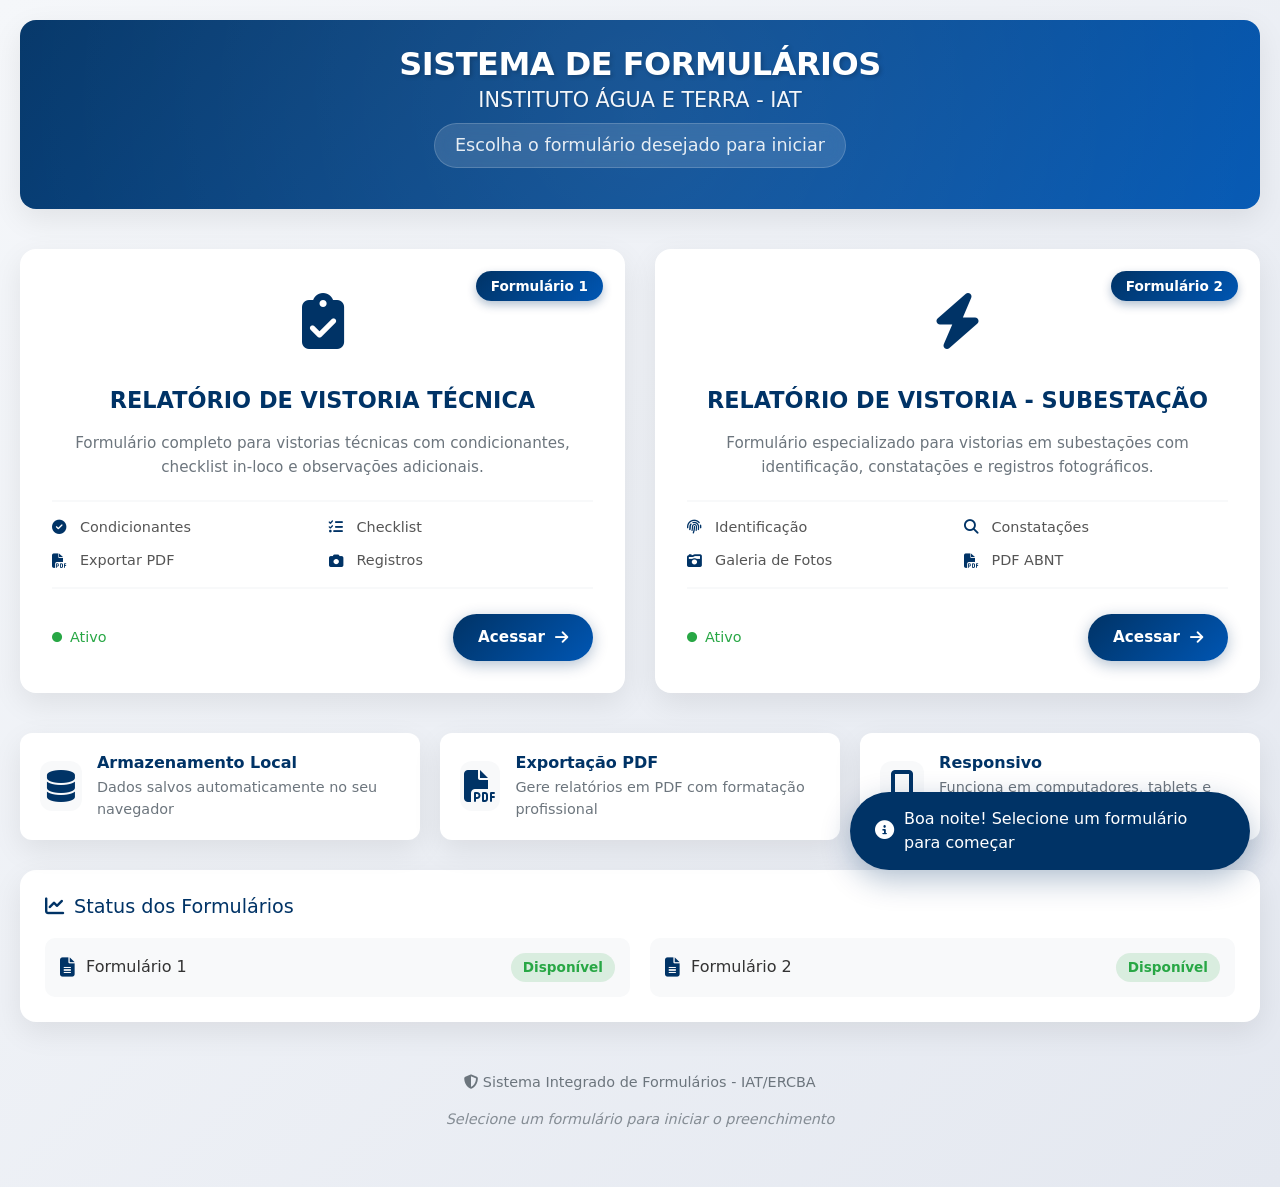
==== index.html @ bb071172 "Add files via upload" ====
<!DOCTYPE html>
<html lang="pt-BR">
<head>
    <meta charset="UTF-8">
    <meta name="viewport" content="width=device-width, initial-scale=1.0">
    <title>Dashboard - Sistema de Formulários IAT/ERCBA</title>
    <link href="https://cdn.jsdelivr.net/npm/bootstrap@5.1.3/dist/css/bootstrap.min.css" rel="stylesheet">
    <link rel="stylesheet" href="https://cdnjs.cloudflare.com/ajax/libs/font-awesome/6.4.0/css/all.min.css">
    <link rel="stylesheet" href="style.css">
</head>
<body>
    <div class="dashboard-wrapper">
        <!-- Header com Logos -->
        <header class="dashboard-header">
            <div class="header-left">
                <img src="https://upload.wikimedia.org/wikipedia/pt/b/ba/Logo_IAT_PR.png" 
                     alt="Logo ERCBA" 
                     class="header-logo"
                     onerror="this.style.display='none'">
            </div>
            
            <div class="header-center">
                <h1>SISTEMA DE FORMULÁRIOS</h1>
                <h2>INSTITUTO ÁGUA E TERRA - IAT</h2>
                <p>Escolha o formulário desejado para iniciar</p>
            </div>
            
            <div class="header-right">
                <img src="https://image2url.com/r2/default/images/1770223607016-99c57976-38bc-462d-aaac-01c87703b919.png" 
                     alt="Logo IAT" 
                     class="header-logo"
                     onerror="this.style.display='none'">
            </div>
        </header>

        <!-- Cards de Formulários -->
        <div class="cards-container">
            <!-- Card Formulário 1 -->
            <div class="form-card" onclick="abrirFormulario('formulario1.html')">
                <div class="card-badge">Formulário 1</div>
                <div class="card-icon">
                    <i class="fas fa-clipboard-check"></i>
                </div>
                <h3>RELATÓRIO DE VISTORIA TÉCNICA</h3>
                <p class="card-description">
                    Formulário completo para vistorias técnicas com condicionantes, 
                    checklist in-loco e observações adicionais.
                </p>
                
                <div class="features-list">
                    <span><i class="fas fa-check-circle"></i> Condicionantes</span>
                    <span><i class="fas fa-tasks"></i> Checklist</span>
                    <span><i class="fas fa-file-pdf"></i> Exportar PDF</span>
                    <span><i class="fas fa-camera"></i> Registros</span>
                </div>
                
                <div class="card-footer">
                    <div class="status-indicator">
                        <i class="fas fa-circle"></i> Ativo
                    </div>
                    <button class="btn-acessar" onclick="event.stopPropagation(); abrirFormulario('formulario1.html')">
                        Acessar <i class="fas fa-arrow-right"></i>
                    </button>
                </div>
            </div>

            <!-- Card Formulário 2 -->
            <div class="form-card" onclick="abrirFormulario('formulario2.html')">
                <div class="card-badge">Formulário 2</div>
                <div class="card-icon">
                    <i class="fas fa-bolt"></i>
                </div>
                <h3>RELATÓRIO DE VISTORIA - SUBESTAÇÃO</h3>
                <p class="card-description">
                    Formulário especializado para vistorias em subestações com 
                    identificação, constatações e registros fotográficos.
                </p>
                
                <div class="features-list">
                    <span><i class="fas fa-fingerprint"></i> Identificação</span>
                    <span><i class="fas fa-search"></i> Constatações</span>
                    <span><i class="fas fa-camera-retro"></i> Galeria de Fotos</span>
                    <span><i class="fas fa-file-pdf"></i> PDF ABNT</span>
                </div>
                
                <div class="card-footer">
                    <div class="status-indicator">
                        <i class="fas fa-circle"></i> Ativo
                    </div>
                    <button class="btn-acessar" onclick="event.stopPropagation(); abrirFormulario('formulario2.html')">
                        Acessar <i class="fas fa-arrow-right"></i>
                    </button>
                </div>
            </div>
        </div>

        <!-- Painel de Informações -->
        <div class="info-panel">
            <div class="info-card">
                <i class="fas fa-database"></i>
                <div>
                    <h4>Armazenamento Local</h4>
                    <p>Dados salvos automaticamente no seu navegador</p>
                </div>
            </div>
            
            <div class="info-card">
                <i class="fas fa-file-pdf"></i>
                <div>
                    <h4>Exportação PDF</h4>
                    <p>Gere relatórios em PDF com formatação profissional</p>
                </div>
            </div>
            
            <div class="info-card">
                <i class="fas fa-mobile-alt"></i>
                <div>
                    <h4>Responsivo</h4>
                    <p>Funciona em computadores, tablets e celulares</p>
                </div>
            </div>
        </div>

        <!-- Status dos Formulários -->
        <div class="status-panel">
            <h4><i class="fas fa-chart-line"></i> Status dos Formulários</h4>
            <div class="status-grid">
                <div class="status-item" id="statusForm1">
                    <i class="fas fa-file-alt"></i>
                    <span>Formulário 1</span>
                    <span class="status-badge" id="badgeForm1">Verificando...</span>
                </div>
                <div class="status-item" id="statusForm2">
                    <i class="fas fa-file-alt"></i>
                    <span>Formulário 2</span>
                    <span class="status-badge" id="badgeForm2">Verificando...</span>
                </div>
            </div>
        </div>

        <!-- Footer -->
        <footer class="dashboard-footer">
            <p>
                <i class="fas fa-shield-alt"></i> 
                Sistema Integrado de Formulários - IAT/ERCBA
            </p>
            <p class="footer-note">
                Selecione um formulário para iniciar o preenchimento
            </p>
        </footer>
    </div>

    <!-- Toast de notificação -->
    <div class="toast-notification" id="statusToast">
        <i class="fas fa-info-circle"></i>
        <span id="toastMessage"></span>
    </div>

    <script src="script.js"></script>
</body>
</html>
---- style.css ----
/* style.css - Estilos exclusivos do dashboard */
:root {
    --primary: #003366;
    --primary-dark: #002244;
    --primary-light: #004488;
    --secondary: #0056b3;
    --accent: #28a745;
    --success: #28a745;
    --warning: #ffc107;
    --danger: #dc3545;
    --light: #f8f9fa;
    --dark: #343a40;
    --gray: #6c757d;
    --border-radius: 16px;
    --card-shadow: 0 10px 30px rgba(0, 0, 0, 0.08);
    --hover-shadow: 0 15px 40px rgba(0, 51, 102, 0.15);
    --transition: all 0.3s cubic-bezier(0.4, 0, 0.2, 1);
}

* {
    margin: 0;
    padding: 0;
    box-sizing: border-box;
}

body {
    font-family: 'Segoe UI', 'Roboto', system-ui, -apple-system, sans-serif;
    background: linear-gradient(135deg, #f5f7fa 0%, #e4e8f0 100%);
    min-height: 100vh;
    padding: 20px;
    color: #333;
    -webkit-font-smoothing: antialiased;
    -moz-osx-font-smoothing: grayscale;
}

.dashboard-wrapper {
    max-width: 1400px;
    margin: 0 auto;
    animation: fadeIn 0.6s ease;
}

@keyframes fadeIn {
    from {
        opacity: 0;
        transform: translateY(20px);
    }
    to {
        opacity: 1;
        transform: translateY(0);
    }
}

/* Header */
.dashboard-header {
    background: linear-gradient(135deg, var(--primary), var(--secondary));
    border-radius: var(--border-radius);
    padding: 25px 30px;
    margin-bottom: 40px;
    display: flex;
    align-items: center;
    justify-content: space-between;
    color: white;
    position: relative;
    overflow: hidden;
    box-shadow: var(--card-shadow);
}

.dashboard-header::before {
    content: '';
    position: absolute;
    top: -50%;
    right: -50%;
    width: 200%;
    height: 200%;
    background: radial-gradient(circle, rgba(255,255,255,0.1) 0%, transparent 70%);
    animation: rotate 20s linear infinite;
}

@keyframes rotate {
    from { transform: rotate(0deg); }
    to { transform: rotate(360deg); }
}

.header-left, .header-right {
    flex: 0 0 auto;
    z-index: 1;
}

.header-logo {
    height: 80px;
    width: auto;
    background: white;
    padding: 10px;
    border-radius: 12px;
    box-shadow: 0 4px 15px rgba(0, 0, 0, 0.2);
    transition: var(--transition);
}

.header-logo:hover {
    transform: scale(1.05) rotate(2deg);
}

.header-center {
    flex: 1;
    text-align: center;
    z-index: 1;
    padding: 0 20px;
}

.header-center h1 {
    font-size: 2em;
    font-weight: 700;
    margin-bottom: 5px;
    text-shadow: 2px 2px 4px rgba(0, 0, 0, 0.2);
    letter-spacing: -0.5px;
}

.header-center h2 {
    font-size: 1.3em;
    font-weight: 500;
    margin-bottom: 10px;
    opacity: 0.95;
    text-shadow: 1px 1px 2px rgba(0, 0, 0, 0.2);
}

.header-center p {
    font-size: 1.1em;
    opacity: 0.9;
    background: rgba(255, 255, 255, 0.15);
    padding: 8px 20px;
    border-radius: 30px;
    display: inline-block;
    backdrop-filter: blur(10px);
    border: 1px solid rgba(255, 255, 255, 0.2);
}

/* Cards Container */
.cards-container {
    display: grid;
    grid-template-columns: repeat(auto-fit, minmax(400px, 1fr));
    gap: 30px;
    margin-bottom: 40px;
}

/* Form Cards */
.form-card {
    background: white;
    border-radius: var(--border-radius);
    padding: 30px;
    box-shadow: var(--card-shadow);
    cursor: pointer;
    transition: var(--transition);
    position: relative;
    overflow: hidden;
    border: 2px solid transparent;
    display: flex;
    flex-direction: column;
    animation: cardAppear 0.5s ease forwards;
    opacity: 0;
    transform: translateY(20px);
}

.form-card:nth-child(1) { animation-delay: 0.1s; }
.form-card:nth-child(2) { animation-delay: 0.2s; }

@keyframes cardAppear {
    to {
        opacity: 1;
        transform: translateY(0);
    }
}

.form-card::before {
    content: '';
    position: absolute;
    top: 0;
    left: 0;
    right: 0;
    height: 4px;
    background: linear-gradient(90deg, var(--primary), var(--secondary), var(--accent));
    transform: scaleX(0);
    transition: transform 0.5s ease;
}

.form-card:hover {
    transform: translateY(-8px);
    box-shadow: var(--hover-shadow);
    border-color: var(--primary);
}

.form-card:hover::before {
    transform: scaleX(1);
}

.card-badge {
    position: absolute;
    top: 20px;
    right: 20px;
    background: linear-gradient(135deg, var(--primary), var(--secondary));
    color: white;
    padding: 5px 15px;
    border-radius: 20px;
    font-size: 0.85em;
    font-weight: 600;
    box-shadow: 0 4px 10px rgba(0, 51, 102, 0.3);
    z-index: 1;
}

.card-icon {
    font-size: 3.5em;
    color: var(--primary);
    margin-bottom: 20px;
    transition: var(--transition);
    text-align: center;
}

.form-card:hover .card-icon {
    transform: scale(1.1);
    color: var(--secondary);
}

.form-card h3 {
    font-size: 1.4em;
    font-weight: 700;
    color: var(--primary);
    margin-bottom: 15px;
    line-height: 1.4;
    text-align: center;
}

.card-description {
    color: var(--gray);
    margin-bottom: 20px;
    line-height: 1.6;
    flex-grow: 1;
    text-align: center;
    font-size: 0.95em;
}

.features-list {
    display: grid;
    grid-template-columns: repeat(2, 1fr);
    gap: 12px;
    margin-bottom: 25px;
    padding: 15px 0;
    border-top: 2px solid var(--light);
    border-bottom: 2px solid var(--light);
}

.features-list span {
    font-size: 0.9em;
    color: #555;
    display: flex;
    align-items: center;
    gap: 8px;
}

.features-list i {
    color: var(--primary);
    font-size: 1em;
    width: 20px;
}

.card-footer {
    display: flex;
    align-items: center;
    justify-content: space-between;
    margin-top: auto;
}

.status-indicator {
    display: flex;
    align-items: center;
    gap: 8px;
    font-size: 0.9em;
    color: var(--success);
}

.status-indicator i {
    font-size: 0.7em;
    animation: pulse 2s infinite;
}

@keyframes pulse {
    0%, 100% { opacity: 1; }
    50% { opacity: 0.5; }
}

.btn-acessar {
    background: linear-gradient(135deg, var(--primary), var(--secondary));
    color: white;
    border: none;
    padding: 12px 25px;
    border-radius: 30px;
    font-weight: 600;
    display: flex;
    align-items: center;
    gap: 10px;
    cursor: pointer;
    transition: var(--transition);
    font-size: 0.95em;
    box-shadow: 0 4px 15px rgba(0, 51, 102, 0.3);
}

.btn-acessar:hover {
    transform: translateX(5px);
    box-shadow: 0 6px 20px rgba(0, 51, 102, 0.4);
}

.btn-acessar i {
    transition: transform 0.3s ease;
}

.btn-acessar:hover i {
    transform: translateX(3px);
}

/* Info Panel */
.info-panel {
    display: grid;
    grid-template-columns: repeat(auto-fit, minmax(250px, 1fr));
    gap: 20px;
    margin-bottom: 30px;
}

.info-card {
    background: white;
    border-radius: 12px;
    padding: 20px;
    box-shadow: var(--card-shadow);
    display: flex;
    align-items: center;
    gap: 15px;
    transition: var(--transition);
}

.info-card:hover {
    transform: translateY(-3px);
    box-shadow: var(--hover-shadow);
}

.info-card i {
    font-size: 2em;
    color: var(--primary);
    background: var(--light);
    width: 50px;
    height: 50px;
    border-radius: 12px;
    display: flex;
    align-items: center;
    justify-content: center;
}

.info-card h4 {
    font-size: 1em;
    font-weight: 600;
    color: var(--primary);
    margin-bottom: 5px;
}

.info-card p {
    font-size: 0.9em;
    color: var(--gray);
    margin: 0;
}

/* Status Panel */
.status-panel {
    background: white;
    border-radius: var(--border-radius);
    padding: 25px;
    margin-bottom: 30px;
    box-shadow: var(--card-shadow);
}

.status-panel h4 {
    color: var(--primary);
    margin-bottom: 20px;
    display: flex;
    align-items: center;
    gap: 10px;
    font-size: 1.2em;
}

.status-grid {
    display: grid;
    grid-template-columns: repeat(auto-fit, minmax(200px, 1fr));
    gap: 20px;
}

.status-item {
    display: flex;
    align-items: center;
    gap: 12px;
    padding: 15px;
    background: var(--light);
    border-radius: 10px;
    transition: var(--transition);
}

.status-item:hover {
    background: #e9ecef;
}

.status-item i {
    font-size: 1.2em;
    color: var(--primary);
}

.status-badge {
    margin-left: auto;
    padding: 4px 12px;
    border-radius: 20px;
    font-size: 0.85em;
    font-weight: 600;
}

.status-badge.available {
    background: rgba(40, 167, 69, 0.15);
    color: var(--success);
}

.status-badge.checking {
    background: rgba(255, 193, 7, 0.15);
    color: var(--warning);
}

.status-badge.error {
    background: rgba(220, 53, 69, 0.15);
    color: var(--danger);
}

/* Footer */
.dashboard-footer {
    text-align: center;
    padding: 20px;
    color: var(--gray);
    font-size: 0.9em;
}

.footer-note {
    margin-top: 10px;
    font-style: italic;
    opacity: 0.8;
}

/* Toast Notification */
.toast-notification {
    position: fixed;
    bottom: 30px;
    right: 30px;
    background: var(--primary);
    color: white;
    padding: 15px 25px;
    border-radius: 50px;
    box-shadow: 0 10px 30px rgba(0, 51, 102, 0.3);
    display: flex;
    align-items: center;
    gap: 10px;
    transform: translateY(100px);
    opacity: 0;
    transition: all 0.3s ease;
    z-index: 1000;
    max-width: 400px;
}

.toast-notification.show {
    transform: translateY(0);
    opacity: 1;
}

.toast-notification i {
    font-size: 1.2em;
}

/* Loading Spinner */
.spinner {
    width: 40px;
    height: 40px;
    border: 3px solid var(--light);
    border-top-color: var(--primary);
    border-radius: 50%;
    animation: spin 1s linear infinite;
    margin: 20px auto;
}

@keyframes spin {
    to { transform: rotate(360deg); }
}

/* Responsividade */
@media (max-width: 1024px) {
    .cards-container {
        grid-template-columns: 1fr;
    }
}

@media (max-width: 768px) {
    body {
        padding: 10px;
    }

    .dashboard-header {
        flex-direction: column;
        gap: 20px;
        padding: 20px;
    }

    .header-center h1 {
        font-size: 1.5em;
    }

    .header-center h2 {
        font-size: 1.1em;
    }

    .header-center p {
        font-size: 0.9em;
    }

    .header-logo {
        height: 60px;
    }

    .form-card {
        padding: 20px;
    }

    .form-card h3 {
        font-size: 1.2em;
    }

    .features-list {
        grid-template-columns: 1fr;
    }

    .info-panel {
        grid-template-columns: 1fr;
    }

    .status-grid {
        grid-template-columns: 1fr;
    }

    .toast-notification {
        left: 20px;
        right: 20px;
        max-width: none;
        border-radius: 10px;
    }
}

@media (max-width: 480px) {
    .card-footer {
        flex-direction: column;
        gap: 15px;
    }

    .btn-acessar {
        width: 100%;
        justify-content: center;
    }

    .status-indicator {
        justify-content: center;
    }
}

/* Dark mode support (opcional) */
@media (prefers-color-scheme: dark) {
    body {
        background: linear-gradient(135deg, #1a1a2e, #16213e);
        color: #eee;
    }

    .form-card,
    .info-card,
    .status-panel {
        background: #16213e;
        color: #eee;
    }

    .card-description {
        color: #aaa;
    }

    .features-list {
        border-color: #2a2a4a;
    }

    .features-list span {
        color: #ccc;
    }

    .status-item {
        background: #1a1a2e;
    }

    .status-item:hover {
        background: #2a2a4a;
    }
}
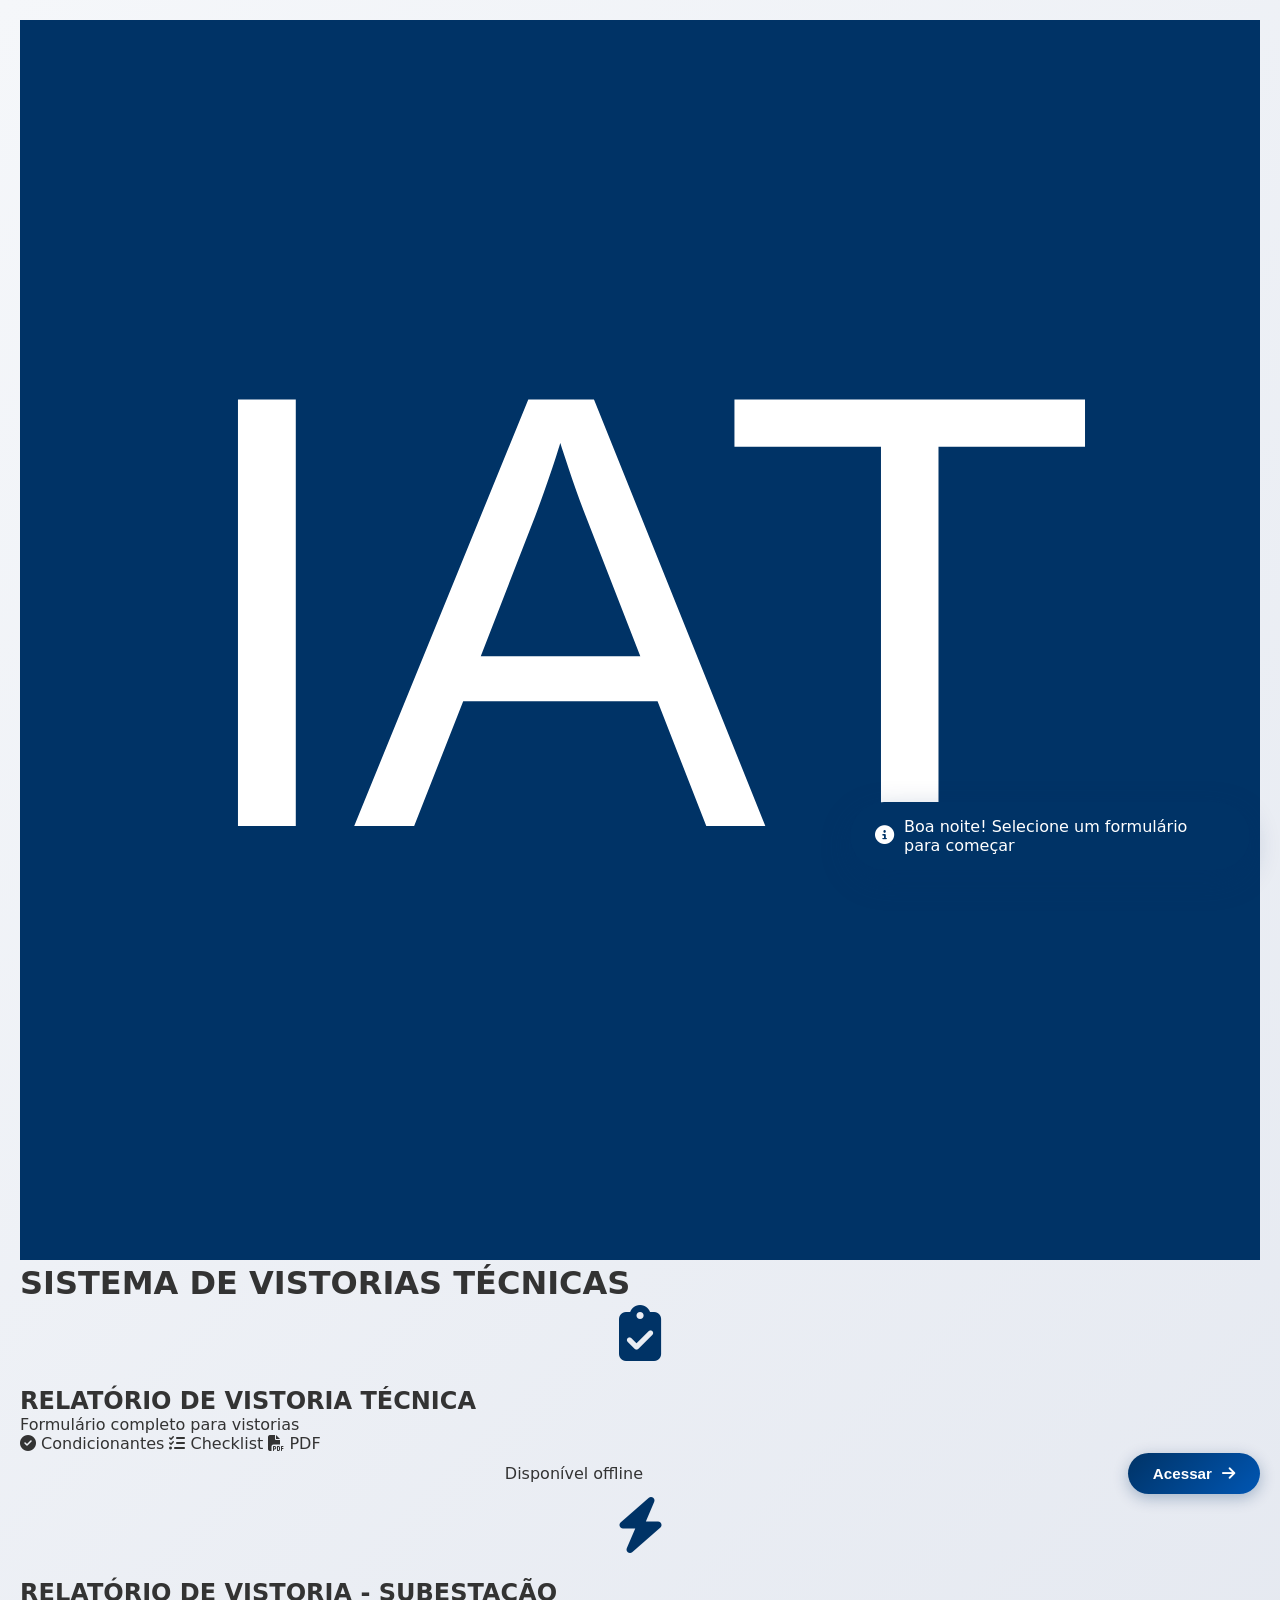
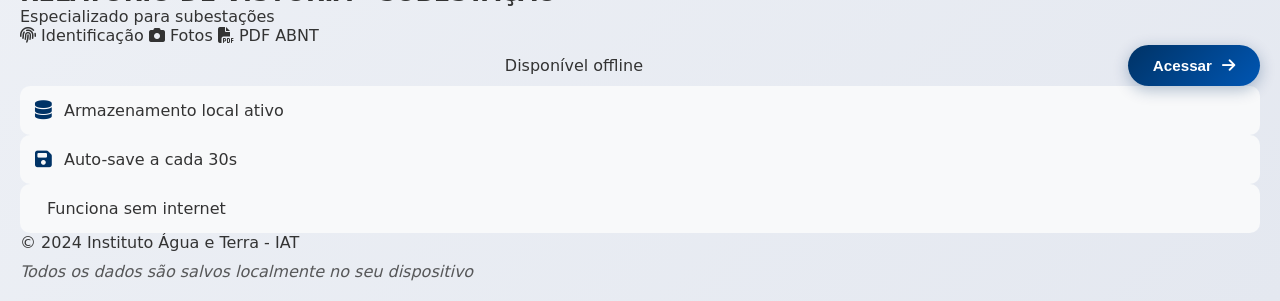
==== commit e8e4bf8c: "Update index.html" ====
--- a/index.html
+++ b/index.html
@@ -3,159 +3,124 @@
 <head>
     <meta charset="UTF-8">
     <meta name="viewport" content="width=device-width, initial-scale=1.0">
-    <title>Dashboard - Sistema de Formulários IAT/ERCBA</title>
-    <link href="https://cdn.jsdelivr.net/npm/bootstrap@5.1.3/dist/css/bootstrap.min.css" rel="stylesheet">
+    <title>IAT - Sistema de Vistorias</title>
+    
+    <!-- Font Awesome via CDN (funciona offline após primeiro acesso) -->
     <link rel="stylesheet" href="https://cdnjs.cloudflare.com/ajax/libs/font-awesome/6.4.0/css/all.min.css">
+    
+    <!-- Fallback local para Font Awesome (caso não tenha internet) -->
+    <style>
+        /* Fallback icons caso o CDN falhe */
+        .fallback-icon {
+            display: inline-block;
+            width: 24px;
+            height: 24px;
+            background: currentColor;
+            mask-size: contain;
+            -webkit-mask-size: contain;
+        }
+    </style>
+    
     <link rel="stylesheet" href="style.css">
 </head>
 <body>
-    <div class="dashboard-wrapper">
-        <!-- Header com Logos -->
-        <header class="dashboard-header">
-            <div class="header-left">
-                <img src="https://upload.wikimedia.org/wikipedia/pt/b/ba/Logo_IAT_PR.png" 
-                     alt="Logo ERCBA" 
-                     class="header-logo"
-                     onerror="this.style.display='none'">
-            </div>
-            
-            <div class="header-center">
-                <h1>SISTEMA DE FORMULÁRIOS</h1>
-                <h2>INSTITUTO ÁGUA E TERRA - IAT</h2>
-                <p>Escolha o formulário desejado para iniciar</p>
-            </div>
-            
-            <div class="header-right">
-                <img src="https://image2url.com/r2/default/images/1770223607016-99c57976-38bc-462d-aaac-01c87703b919.png" 
-                     alt="Logo IAT" 
-                     class="header-logo"
-                     onerror="this.style.display='none'">
+    <div class="iat-system">
+        <!-- Header minimalista -->
+        <header class="iat-header">
+            <div class="header-content">
+                <div class="logo-container">
+                    <img src="data:image/svg+xml,%3Csvg xmlns='http://www.w3.org/2000/svg' viewBox='0 0 100 100'%3E%3Crect width='100' height='100' fill='%23003366'/%3E%3Ctext x='50' y='65' font-size='50' text-anchor='middle' fill='white' font-family='Arial'%3EIAT%3C/text%3E%3C/svg%3E" 
+                         alt="IAT" 
+                         class="logo-fallback"
+                         onerror="this.style.display='none'">
+                </div>
+                <h1 class="iat-title">SISTEMA DE VISTORIAS TÉCNICAS</h1>
+                <div class="offline-badge" id="offlineBadge" style="display: none;">
+                    <i class="fas fa-wifi-slash"></i> Modo Offline
+                </div>
             </div>
         </header>
 
-        <!-- Cards de Formulários -->
-        <div class="cards-container">
-            <!-- Card Formulário 1 -->
-            <div class="form-card" onclick="abrirFormulario('formulario1.html')">
-                <div class="card-badge">Formulário 1</div>
-                <div class="card-icon">
-                    <i class="fas fa-clipboard-check"></i>
+        <!-- Cards de seleção - APENAS 2 BOTÕES -->
+        <main class="selection-container">
+            <div class="cards-grid">
+                <!-- Card 1: Relatório de Vistoria Técnica -->
+                <div class="select-card" onclick="abrirFormulario('formulario1.html')" role="button" tabindex="0">
+                    <div class="card-content">
+                        <div class="card-icon">
+                            <i class="fas fa-clipboard-check"></i>
+                        </div>
+                        <h2 class="card-title">RELATÓRIO DE VISTORIA TÉCNICA</h2>
+                        <p class="card-subtitle">Formulário completo para vistorias</p>
+                        <div class="card-features">
+                            <span class="feature"><i class="fas fa-check-circle"></i> Condicionantes</span>
+                            <span class="feature"><i class="fas fa-tasks"></i> Checklist</span>
+                            <span class="feature"><i class="fas fa-file-pdf"></i> PDF</span>
+                        </div>
+                    </div>
+                    <div class="card-footer">
+                        <span class="status-dot"></span>
+                        <span class="status-text">Disponível offline</span>
+                        <button class="btn-acessar" onclick="event.stopPropagation(); abrirFormulario('formulario1.html')">
+                            Acessar <i class="fas fa-arrow-right"></i>
+                        </button>
+                    </div>
                 </div>
-                <h3>RELATÓRIO DE VISTORIA TÉCNICA</h3>
-                <p class="card-description">
-                    Formulário completo para vistorias técnicas com condicionantes, 
-                    checklist in-loco e observações adicionais.
-                </p>
-                
-                <div class="features-list">
-                    <span><i class="fas fa-check-circle"></i> Condicionantes</span>
-                    <span><i class="fas fa-tasks"></i> Checklist</span>
-                    <span><i class="fas fa-file-pdf"></i> Exportar PDF</span>
-                    <span><i class="fas fa-camera"></i> Registros</span>
-                </div>
-                
-                <div class="card-footer">
-                    <div class="status-indicator">
-                        <i class="fas fa-circle"></i> Ativo
+
+                <!-- Card 2: Relatório de Vistoria - Subestação -->
+                <div class="select-card" onclick="abrirFormulario('formulario2.html')" role="button" tabindex="0">
+                    <div class="card-content">
+                        <div class="card-icon">
+                            <i class="fas fa-bolt"></i>
+                        </div>
+                        <h2 class="card-title">RELATÓRIO DE VISTORIA - SUBESTAÇÃO</h2>
+                        <p class="card-subtitle">Especializado para subestações</p>
+                        <div class="card-features">
+                            <span class="feature"><i class="fas fa-fingerprint"></i> Identificação</span>
+                            <span class="feature"><i class="fas fa-camera"></i> Fotos</span>
+                            <span class="feature"><i class="fas fa-file-pdf"></i> PDF ABNT</span>
+                        </div>
                     </div>
-                    <button class="btn-acessar" onclick="event.stopPropagation(); abrirFormulario('formulario1.html')">
-                        Acessar <i class="fas fa-arrow-right"></i>
-                    </button>
+                    <div class="card-footer">
+                        <span class="status-dot"></span>
+                        <span class="status-text">Disponível offline</span>
+                        <button class="btn-acessar" onclick="event.stopPropagation(); abrirFormulario('formulario2.html')">
+                            Acessar <i class="fas fa-arrow-right"></i>
+                        </button>
+                    </div>
                 </div>
             </div>
 
-            <!-- Card Formulário 2 -->
-            <div class="form-card" onclick="abrirFormulario('formulario2.html')">
-                <div class="card-badge">Formulário 2</div>
-                <div class="card-icon">
-                    <i class="fas fa-bolt"></i>
+            <!-- Status do sistema (apenas informação) -->
+            <div class="system-status">
+                <div class="status-item">
+                    <i class="fas fa-database"></i>
+                    <span>Armazenamento local ativo</span>
                 </div>
-                <h3>RELATÓRIO DE VISTORIA - SUBESTAÇÃO</h3>
-                <p class="card-description">
-                    Formulário especializado para vistorias em subestações com 
-                    identificação, constatações e registros fotográficos.
-                </p>
-                
-                <div class="features-list">
-                    <span><i class="fas fa-fingerprint"></i> Identificação</span>
-                    <span><i class="fas fa-search"></i> Constatações</span>
-                    <span><i class="fas fa-camera-retro"></i> Galeria de Fotos</span>
-                    <span><i class="fas fa-file-pdf"></i> PDF ABNT</span>
+                <div class="status-item">
+                    <i class="fas fa-save"></i>
+                    <span>Auto-save a cada 30s</span>
                 </div>
-                
-                <div class="card-footer">
-                    <div class="status-indicator">
-                        <i class="fas fa-circle"></i> Ativo
-                    </div>
-                    <button class="btn-acessar" onclick="event.stopPropagation(); abrirFormulario('formulario2.html')">
-                        Acessar <i class="fas fa-arrow-right"></i>
-                    </button>
+                <div class="status-item">
+                    <i class="fas fa-wifi-slash"></i>
+                    <span>Funciona sem internet</span>
                 </div>
             </div>
-        </div>
+        </main>
 
-        <!-- Painel de Informações -->
-        <div class="info-panel">
-            <div class="info-card">
-                <i class="fas fa-database"></i>
-                <div>
-                    <h4>Armazenamento Local</h4>
-                    <p>Dados salvos automaticamente no seu navegador</p>
-                </div>
-            </div>
-            
-            <div class="info-card">
-                <i class="fas fa-file-pdf"></i>
-                <div>
-                    <h4>Exportação PDF</h4>
-                    <p>Gere relatórios em PDF com formatação profissional</p>
-                </div>
-            </div>
-            
-            <div class="info-card">
-                <i class="fas fa-mobile-alt"></i>
-                <div>
-                    <h4>Responsivo</h4>
-                    <p>Funciona em computadores, tablets e celulares</p>
-                </div>
-            </div>
-        </div>
-
-        <!-- Status dos Formulários -->
-        <div class="status-panel">
-            <h4><i class="fas fa-chart-line"></i> Status dos Formulários</h4>
-            <div class="status-grid">
-                <div class="status-item" id="statusForm1">
-                    <i class="fas fa-file-alt"></i>
-                    <span>Formulário 1</span>
-                    <span class="status-badge" id="badgeForm1">Verificando...</span>
-                </div>
-                <div class="status-item" id="statusForm2">
-                    <i class="fas fa-file-alt"></i>
-                    <span>Formulário 2</span>
-                    <span class="status-badge" id="badgeForm2">Verificando...</span>
-                </div>
-            </div>
-        </div>
-
-        <!-- Footer -->
-        <footer class="dashboard-footer">
-            <p>
-                <i class="fas fa-shield-alt"></i> 
-                Sistema Integrado de Formulários - IAT/ERCBA
-            </p>
-            <p class="footer-note">
-                Selecione um formulário para iniciar o preenchimento
-            </p>
+        <!-- Footer simples -->
+        <footer class="iat-footer">
+            <p>© 2024 Instituto Água e Terra - IAT</p>
+            <p class="footer-note">Todos os dados são salvos localmente no seu dispositivo</p>
         </footer>
     </div>
 
     <!-- Toast de notificação -->
-    <div class="toast-notification" id="statusToast">
+    <div id="statusToast" class="toast-notification">
         <i class="fas fa-info-circle"></i>
         <span id="toastMessage"></span>
     </div>
 
     <script src="script.js"></script>
 </body>
-</html>+</html>
